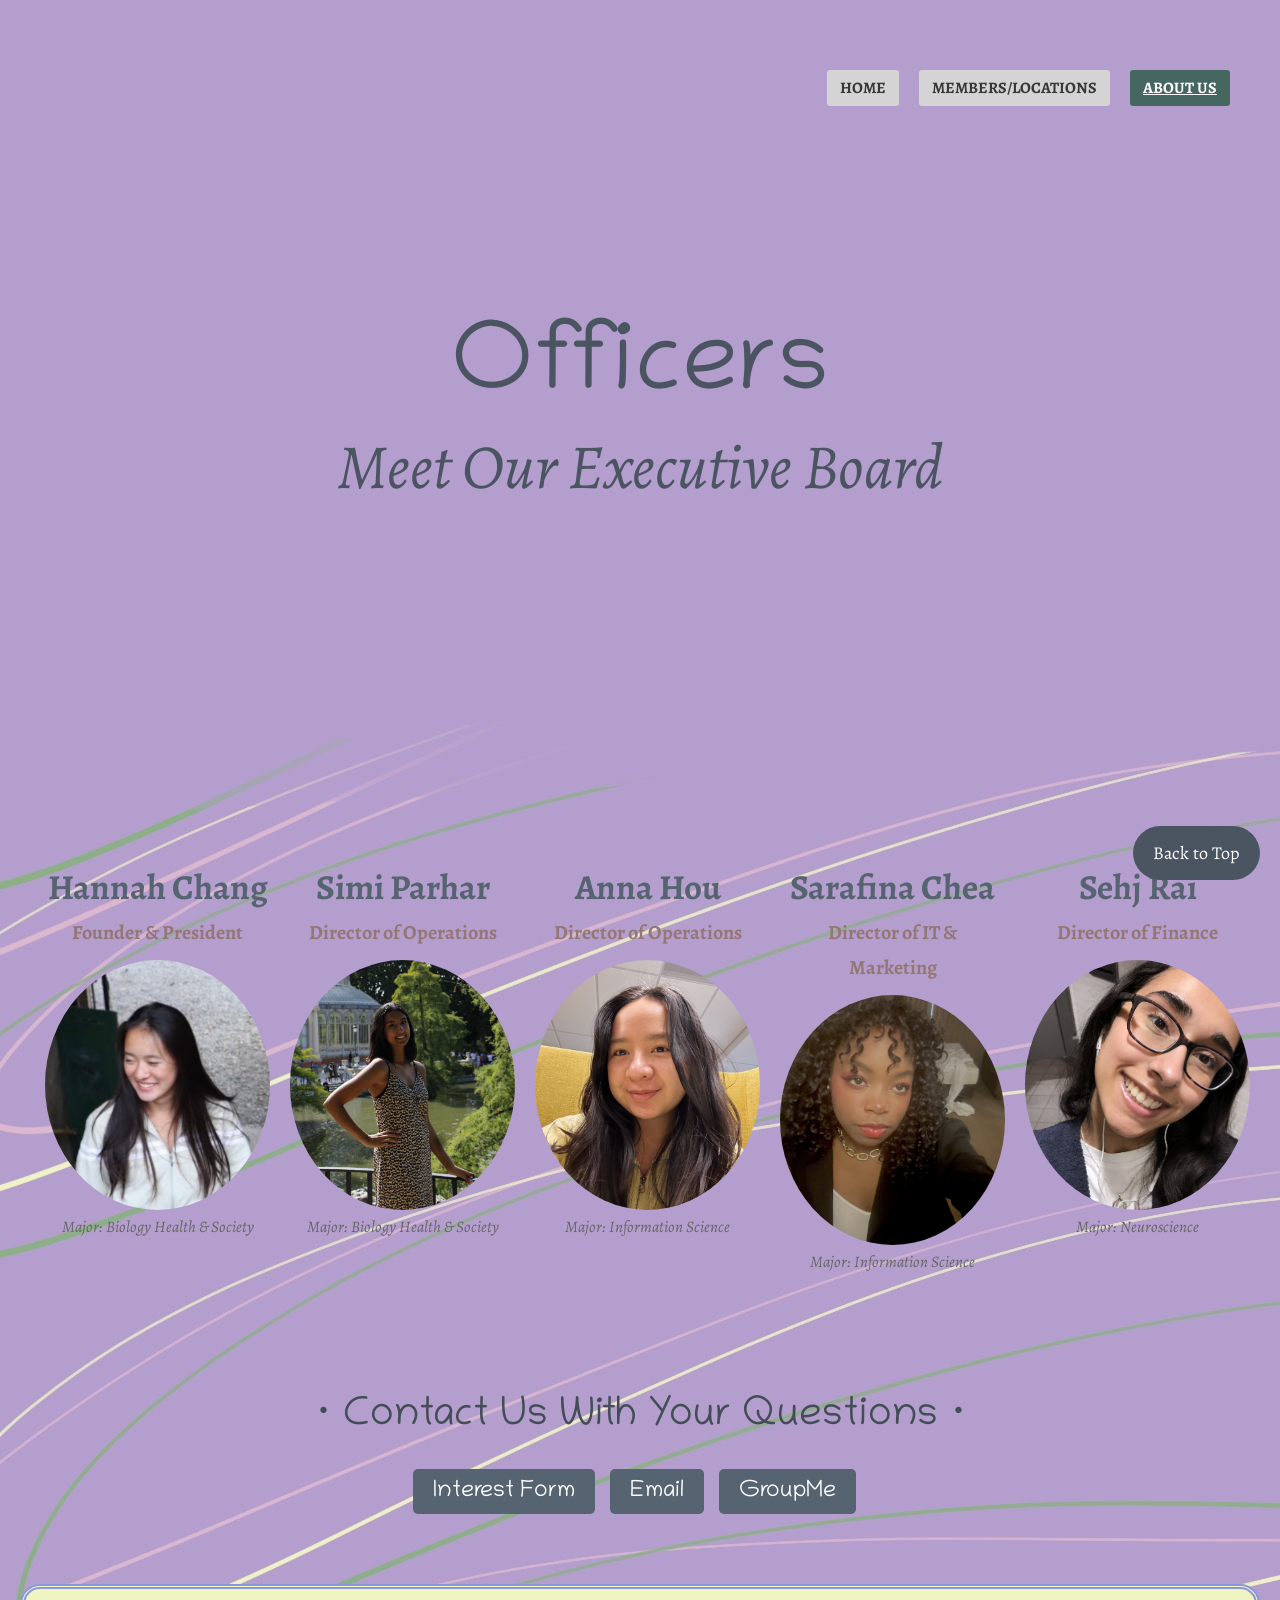
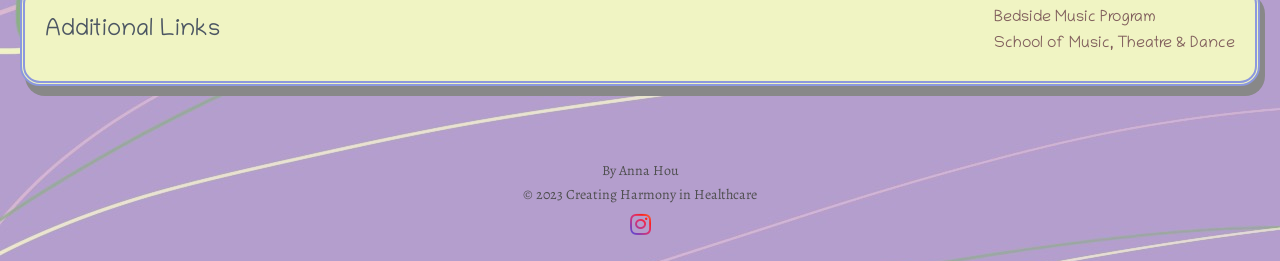
==== about.html @ f283cafb "Add files via upload" ====
<!DOCTYPE html>
<html lang="en">
<head>
    <meta charset="UTF-8">
    <meta name="viewport" content="width=device-width, initial-scale=1.0">
    <link rel="icon" type="image/x-icon" href="images/favicon-32x32.png">

    <link rel="stylesheet" href="css/reset.css">
    <link rel="stylesheet" href="css/style.css">
    <link href="https://fonts.googleapis.com/css?family=Kanit" rel="stylesheet">
    <link href="https://fonts.googleapis.com/css?family=Alegreya" rel="stylesheet">
    <link rel="stylesheet" href="https://cdnjs.cloudflare.com/ajax/libs/font-awesome/5.15.4/css/all.min.css">

    <title>Melodies of Care</title>

</head>

<body>
    <button onclick="topFunction()" id="backToTopBtn" title="Back to Top" tabindex="0">Back to Top</button>

    <a href="#main" id = "skip">Skip to Main Content</a>
    <nav class="navbar">
        <ul class="nav-links">
            <li><a href="index.html" class = "">Home</a></li>
            <li><a href="locations.html" class = "">Members/Locations</a></li>
            <li><a href="about.html" class = "active-page">About Us</a></li>

        </ul>
    </nav>

    <header>
        <div class = "header-content">
            <h1>Officers</h1>
            <h2>Meet Our Executive Board</h2> 
        </div>
    </header>

<main id = "main">
    <section class="exec-board">
        <div class= "exec-title">
            <h2>Additional Links</h2>
        </div>
        <div class="individual">
            <p class="name">
                Hannah Chang
            </p>
            <p class="position">
                Founder & President
            </p>
            <img src="./images/Hannah.jpg" alt="picture of Hannah" width="250" class="circle">
            <p class="fact"> Major: Biology Health & Society</p>
        </div>
        <div class="individual">
            <p class="name">
                Simi Parhar
            </p>
            <p class="position">
                Director of Operations
            </p>
            <img src="./images/Simi.jpg" alt="picture of Simi" width="250" class="circle">
            <p class="fact"> Major: Biology Health & Society</p>
        </div>
        <div class="individual">
            <p class="name">
                Anna Hou
            </p>
            <p class="position">
                Director of Operations
            </p>
            <img src="./images/Anna.jpg" alt="picture of Anna" width="250" class="circle">
            <p class="fact"> Major: Information Science </p>
        </div>
        <div class="individual">
            <p class="name">
                Sarafina Chea
            </p>
            <p class="position">
                Director of IT & Marketing
            </p>
            <img src="./images/Sarafina.jpg" alt="picture of Sarafina" width="250" class="circle">
            <p class="fact"> Major: Information Science </p>
        </div>
        <div class="individual">
            <p class="name">
                Sehj Rai
            </p>
            <p class="position">
                Director of Finance
            </p>
            <img src="./images/Sejh.jpg" alt="picture of Sehj" width="250" class="circle">
            <p class="fact">Major: Neuroscience</p>
        </div>
            <!-- Anna Hou -->
    </section>   
    
    <section class="contact">
        <div class="contact-title">
            <h3>・Contact Us With Your Questions・</h3>
        </div>
        <div class="links">
            <a href="https://docs.google.com/forms/d/e/1FAIpQLSdLUZx9wwG6Sg-GW2THia27xxnzx7fnNra2L3-8D3aUWtCh3w/viewform " target="_blank">Interest Form</a>
            <div class="dropdown">
                <button class="dropbtn">Email</button>
                <div class="dropdown-content">
                    <a href="mailto:melodiesofcare@gmail.com">melodiesofcare@gmail.com</a>
                </div>
            </div>
            <a href="https://web.groupme.com/join_group/97448089/85FpVCOv" target="_blank">GroupMe</a>
            


        </div>
    </section>
    <section class= "footer">
        <div class= "contact-title2">
            <h3>Additional Links</h3>
        </div>
        <div class="footer-links">
            <a href="https://www.michiganmedicine.org/community/arts-health/programs-services/patient-services/bedside-music-program" target="_blank">Bedside Music Program</a>
            <a href="https://smtd.umich.edu/" target="_blank">School of Music, Theatre & Dance</a>
        </div>
    </section>

    <footer>
        <div class="footer-content">
            <p>By Anna Hou</p>
            <p>© 2023 Creating Harmony in Healthcare</p>
        </div>
        <div class="social-media">
            <a href="https://www.instagram.com/melodies_of_care/" target="_blank" class="instagram-link" aria-label="Melodies of Care Instagram">
                <i class="fab fa-instagram"></i>
            </a>
        </div>  
    </footer>
</main>
<script>
    // Function to scroll to the top of the page
    function topFunction() {
        document.body.scrollTop = 0; // For Safari
        document.documentElement.scrollTop = 0; // For Chrome, Firefox, IE, and Opera
    }
</script>
</body>
</html>
---- css/style.css ----
#skip {
    position: absolute;
    left: -10000px;
    top: auto;
    width: 1px;
    height: 1px;
    overflow: hidden;
}
#skip:focus {
    position: static;
    top: 0px;
    box-shadow:0 0 3px 3px rgba(0, 213, 255, 0.7);
}
* {
    font-family: 'Alegreya';
}
body {
    background-image: url(../images/Untitled_Artwork.jpeg);
}
@font-face {
    font-family: 'chi';
    src: url('/Chilanka/Chilanka-Regular.ttf') format("truetype");
}


#backToTopBtn {
    position: fixed;
    bottom: 20px;
    right: 20px;
    font-size: 18px;
    border: none;
    background-color: #4B5562;
    color: white;
    cursor: pointer;
    padding: 15px 20px;
    border-radius: 50px;
    z-index: 9999;
}

#backToTopBtn:hover {
    background-color: #708090;
}

#backToTopBtn:focus {
    box-shadow: 0 0 3px 3px  #1C5673;; 
}
.navbar {
    padding: 0;
    background-color: #ddd;
}
.nav-links {
    display: flex;
    width: 100%;
    position: absolute;
    color: #383838;
}
.nav-links li {
    margin: 30px auto;
    background-color: #aea2a200;
    text-transform: uppercase;
    font-weight: bold;
    border-radius: 5px; 
    padding-top: 20px;
}

a.active-page {
    background: #466660;
    color: white;
    font-weight: bold;
    text-decoration: underline;
    padding: 7px 13px;
    border-radius: 3px;
}
.nav-links a:not(.active-page) {
    background-color: #d4d4d4; 
    color: #383838;
    padding: 7px 13px;
    border-radius: 3px;
    text-decoration: none;
}
.nav-links a:not(.active-page):hover,
.nav-links a:not(.active-page):focus {
    background-color: #b0b0b0; 
    color: white;
    text-decoration: underline;
}

/* header section */
header {
    width: 100vw;
    height: 90vh;
    display: flex;
    align-items: flex-end;
    justify-content: center;
}
.header-content {
    margin-bottom: 300px;
    color: #4B5562;
    text-align: center;
}
.header-content h1 {
    font-size: 11vmin;
    margin-top: 50px;
    font-family: 'chi';
}
.header-content h2 {
    font-size: 7vmin;
    font-style: italic;
}

/* about section */
.about-title {
    font-size: 40px;
    margin-left: 20px;
    margin-right: 11%;
    font-style: italic; 
    padding-bottom: 10px;
    text-align: center;
}
.about {
    padding-top: 40px;
    color: #434D56;
    position: relative;
}
.about p {
    font-size: 19px;
    margin-left: 40px;
    margin-right: 15%;
    padding-bottom: 40px;
    font-family: 'chi';
}
.violin {
    border-top-right-radius: 50px;
    width: 40vh;
    display: block; 
    
}
.violin-container {
    position: relative;
    display: inline-block;
}
.location-button {
    position: absolute;
    top: -30px;
    left: 13px; 
    color: white;
    padding: 10px 10px;
    border: none;
    border-radius: 60px;
    cursor: pointer;

}
.location-button-class {
    display: inline-block;
    padding: 10px 20px;
    background-color: #4B5562;
    color: white;
    text-decoration: none;
    border-radius: 5px;
    transition: background-color 0.3s;
    font-family: 'chi';
}
.location-button-class:hover {
    background-color: #708090;
    text-decoration: underline;
}

/* exec section */
.exec-title {
    display: none;
}
.exec-board {
    padding-top: 20px;
    padding-left: 15px;
    text-align: center;
    display: flex;
    flex-wrap: wrap;
    justify-content: center;
    align-items: flex-start;
}
.individual {
    text-align: center;
    margin: 10px;
}

.individual img {
    width: 250px; 
    height: 250px; 
    object-fit: cover;
    border-radius: 50%;
}
.name {
    font-size: 27px;
    line-height: 35px;
    font-weight: 700;
    color: #566370;
    margin-top: 10px;
}
.position {
    color: rgb(148, 118, 116);
    font-size: 22px;
    line-height: 35px;
    font-weight: 700;
}
.fact {
    font-style: italic;
    color: #666;
    font-size: 15px;
    padding-bottom: 30px;
}
.circle {
    border-radius: 40px;
    transition: box-shadow 0.3s ease-in-out; 
}
.circle:hover {
    box-shadow: 0 0 10px rgba(0, 0, 0, 0.3); /* Applying a subtle shadow on hover */
}

/* quotes section*/
.quote-title {
    display: none;
}
.quotes {
    border: 5px double #8c98de;   
    border-radius: 20px;          
    box-shadow: 5px 10px #888888;   
    padding: 20px;                 
    margin: 20px;                  
    display: flex;
    flex-direction: row;
    justify-content: space-between;
    align-items: center;
    background-color: #f0f4c3; 
    position: relative;
    transition: transform 0.3s ease-in-out;
    
}
.quotes:hover {
    transform: translateY(-5px); /* Move up 5px on hover */
}
.quotes p {
    font-size: 17px;
    line-height: 1.6;
    margin-bottom: 20px;
    margin-left: 20%;
    margin-right: 20%;
}
.quotes p:first-child {
    font-style: italic;
    margin-bottom: 30px;
    margin-left: 10%;
    margin-right: 10%;
}

/* contact section */
.contact {
    position: relative;
    padding: 50px 20px;
    text-align: center;
    
}
.contact-title h3{
    white-space: nowrap; 
    position: relative;
    animation: marquee 9s linear infinite; 
    font-size: 40px;
    color: #434D56;
    margin-bottom: 30px;
    font-family: 'chi';
}
.contact-description {
    font-size: 18px;
    line-height: 1.6;
    color: #434D56;
    margin-bottom: 15px;
    margin-right: 8%;
    margin-left: 8%;
    font-family: 'chi';
}
.links a,
.dropbtn {
    padding: 10px 20px;
    font-size: 16px;
    text-decoration: none;
    color: #fff;
    border-radius: 5px;
    cursor: pointer;
    margin-right: 12px;
}
.links a:hover {
    text-decoration: underline;
    background-color: #8a97a3;
}
.links a {
    background-color: #566370;
    font-family: 'chi';
}
.dropbtn {
    background-color: #566370;
    border: none;
    font-family: 'chi';
}
.dropdown {
    position: relative;
    display: inline-block;
}
.dropdown-content {
    display: none;
    position: absolute;
    background-color: #f9f9f9;
    box-shadow: 0px 8px 16px 0px rgba(0,0,0,0.2);
    border-radius: 5px;
    font-family: 'chi';
}
.dropdown-content a {
    display: block;
    padding: 9px 13px;
    text-decoration: none;
    color: white;
    margin-right: 0px;
}
.dropdown-content a:hover {
    background-color: #708090;
    text-decoration: underline;
}
.dropdown:hover .dropdown-content {
    display: block;
}
.dropdown:hover .dropbtn {
    background-color: #708090;
}

@keyframes marquee {
    0% {
        transform: translateX(100%);
    }
    100% {
        transform: translateX(-100%);
    }
}

/* footer section */
.footer {
    padding: 20px;
    border: 5px double #8c98de;   
    border-radius: 20px;          
    box-shadow: 5px 10px #888888;   
    padding: 20px;                 
    margin: 20px;                  
    display: flex;
    flex-direction: row;
    justify-content: space-between;
    align-items: center;
    background-color: #f0f4c3; 
    position: relative;
    transition: transform 0.3s ease-in-out;
    
}
.footer:hover {
    transform: translateY(-5px); /* Move up 5px on hover */
}
.contact-title2 h3 {
    font-size: 24px;
    margin-bottom: 10px;
    color:#4B5562;
    font-family: 'chi';
}
.footer-links a {
    display: block;
    text-decoration: none;
    color: rgb(129, 95, 93);
    margin-bottom: 8px;
    transition: color 0.3s ease;
    font-family: 'chi';
}
.footer-links a:hover {
    color: #708090;
    text-decoration: underline;
}

/* locations page */
/* membership section */
.flip-card-section {
    position: relative;
    display: flex;
    flex-direction: column;
    align-items: center;
    justify-content: center;
    height: 50vh;
}

.flip-card-title {
    position: absolute;
    top: -60px; /* Adjust this value to position the title */
    left: 50%;
    transform: translateX(-50%);
    font-size: 40px;
    color: #434D56;
    text-align: center;
    
}
.flip-card-title h2 {
    font-family: 'chi';
}
.flip-card {
    background-color: transparent;
    width: 300px;
    height: 300px;
    perspective: 1000px;
}
.flip-card-inner {
    position: relative;
    width: 100%;
    height: 100%;
    text-align: center;
    transition: transform 0.6s;
    transform-style: preserve-3d;
    box-shadow: 0 4px 8px 0 rgba(0,0,0,0.2);
}
.flip-card:hover .flip-card-inner {
    transform: rotateY(180deg);
}
.flip-card-front, .flip-card-back {
    position: absolute;
    width: 100%;
    height: 100%;
    -webkit-backface-visibility: hidden;
    backface-visibility: hidden;
}
.flip-card-front {
    background-color: #bbb;
    color: black;
}
.flip-card-front img {
    width: 300px;
    height: 500px;
}
.flip-card-back {
    background-color: #f0f4c3;
    color: #4B5562;
    transform: rotateY(180deg);
    display: flex;
    justify-content: center;
    align-items: center;
    flex-direction: column;
    padding: 20px;
    line-height: 1.6;
    font-size: 18px; 
}
.member-button-title {
    display: none;
}
.member-button {
    text-align: center;
    margin-bottom: 90px;
}
.about-us-button {
    display: inline-block;
    padding: 10px 20px;
    background-color: #4B5562;
    color: white;
    text-decoration: none;
    border-radius: 5px;
    transition: background-color 0.3s;
    font-family: 'chi';
}

.about-us-button:hover {
    background-color: #708090;
    text-decoration: underline;
}


/* volunteer section */
.volunteer-title {
    position: relative; 
    font-size: 40px;
    color: #434D56;
    margin-bottom: 30px;
    text-align: center;
}
.volunteer-title h2{
    font-family: 'chi';
}

.volunteer-title p {
    font-size: 18px;
    line-height: 1.6;
    color: #434D56;
    margin-bottom: 15px;
    margin-right: 8%;
    margin-left: 8%;
}
.volunteer-options {
    padding: 20px;
    border: 5px double #8c98de;   
    border-radius: 20px;          
    box-shadow: 5px 10px #888888;   
    padding: 20px;                 
    margin: 20px;                  
    display: flex;
    flex-direction: row;
    justify-content: space-between;
    align-items: center;
    background-color: #f0f4c3; 
    position: relative;
    transition: transform 0.3s ease-in-out;
}
.volunteer-options:hover {
    transform: translateY(-5px); /* Move up 5px on hover */
}

.volunteer-options div {
        margin-bottom: 20px; 
        padding: 15px; 
        /* border: 1px solid #ccc;  */
}
.volunteer-options h3 {
    font-size: 19px; 
    line-height: 1.4; 
    margin-bottom: 20px; 
    color: #434D56;
}
.volunteer-options h4 {
    font-size: 16px;
    line-height: 1.3; 
    color: rgb(129, 95, 93);
}

footer {
    padding: 20px;
    text-align: center;
    margin-top: 50px;
}

footer p {
    margin: 5px 0;
    font-size: 14px;
    color: #4F4F4F;
}

.social-media {
    text-align: center;
}
.instagram-link {
    display: inline-block;
    font-size: 24px; 
    background-image: linear-gradient(45deg, #405DE6, #5851DB, #833AB4, #C13584, #E1306C, #FD1D1D, #F56040, #FFC700);
    -webkit-background-clip: text;
    background-clip: text;
    color: transparent; 
}



/* tablet view */
@media only screen and (min-width: 600px) {
    /* navigation */
    .navbar {
        display: flex;
        justify-content: center; 
    }
    .nav-links {
        display: flex;
        justify-content: center;
        list-style: none; 
        padding: 40px;
    }
    .nav-links li {
        margin: 0 20px; 
    }
    /* about section */
    .about-title {
        padding-bottom: 10px;
        text-align: center;
        font-size: 50px;
        margin-left: 12%;
    }
    .about p {
        font-size: 20px;
        padding-bottom: 20px;
        text-align: center;
        margin-left: 13%;
    }
    .violin {
        width: 50%;
        border-radius: 15px;
    }
    .violin-container {
        display: flex;
        justify-content: center;
        align-items: center;
        flex-direction: column;
    }
    .location-button {
        position: static;
        top: 0;
        left: 0;
        margin-top: 20px;
        margin-left: auto;
        margin-right: auto;
    }
    /* quotes section */
    .quotes p {
        font-size: 22px;
        line-height: 1.6;
        margin-bottom: 20px;
        margin-left: 20%;
        margin-right: 20%;
    }
    .quotes p:first-child {
        font-style: italic;
        margin-bottom: 30px;
        margin-left: 10%;
        margin-right: 10%;
    }
    .flip-card-title {
        top: -20px; 
    }
    /* member button */
    .member-button {
        font-size: 23px;
    }
    /* volunteer section */
    .volunteer-title {
        font-size: 50px;
    }
    .volunteer-title p {
        font-size: 23px;
        line-height: 1.4;
    }
    .volunteer-options h3 {
        font-size: 25px; 
    }
    .volunteer-options h4 {
        font-size: 20px;
    }
    /* exec board section */
    .exec-board {
        display: grid;
        grid-template-columns: 1fr 1fr;
    }
    .name {
        font-size: 35px;
    }
    .position {
        font-size: 20px;
        padding: 10px;
    }
    .fact {
        font-size: 16px;
    }
    



}
/* desktop view */
@media only screen and (min-width: 1100px) {
    .nav-links {
        justify-content: flex-end;
    }
    .nav-links li {
        margin: 0; 
    }
    .nav-links a {
        display: block;
        margin: 10px;
    }
    .about-title {
        font-size: 53px;
        margin-left: 12%;
        margin: 40px;
    }
    .about p {
        font-size: 23px;
        margin-left: 13%;
        text-align: center;
        max-width: 60%; 
        margin: 0 auto;
        margin-bottom: 40px;
    }
    .violin {
        width: 40%;
        border-radius: 15px;
    }
    .location-button {
        margin: 30px;
        font-size: 25px;
        margin-top: 40px;
    }
    .quotes {
        max-width: 70%; 
        margin: 20px auto; 
    }
    .quotes p {
        font-size: 24px;
    }
    .contact-title h3 {
        animation: none;
    }
    .links a {
        font-size: 23px;
    }
    .dropbtn {
        font-size: 23px;
    }
    .contact-description {
        font-size: 20px;
    }
    .exec-board {
        display: grid;
        grid-template-columns: 1fr 1fr 1fr 1fr 1fr;
        margin: 20px;

    }
    .volunteer-options {
        margin-right: 15%;
        margin-left: 15%;
        align-items: center;
    }
}

/* reduced motion */
@media screen and (prefers-reduced-motion: reduce){
    .contact-title h3{
        animation: none;
    }

}
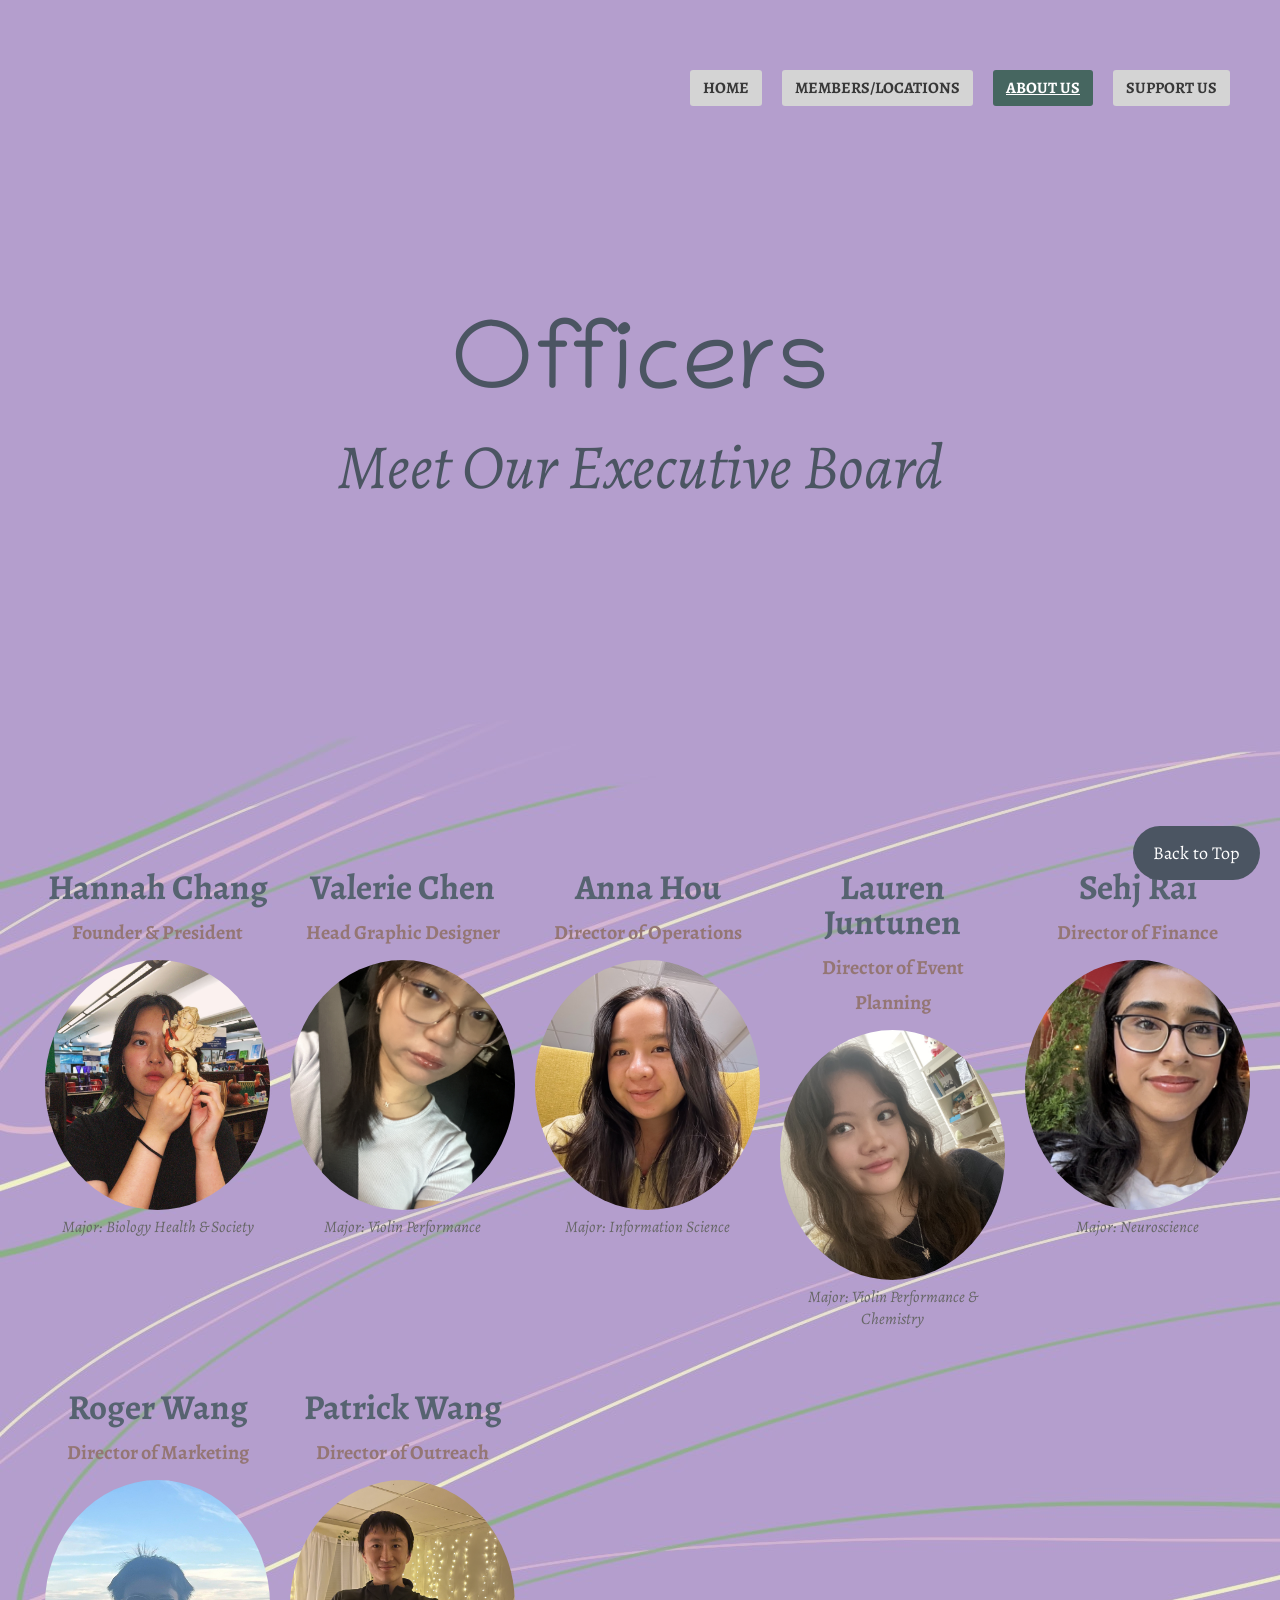
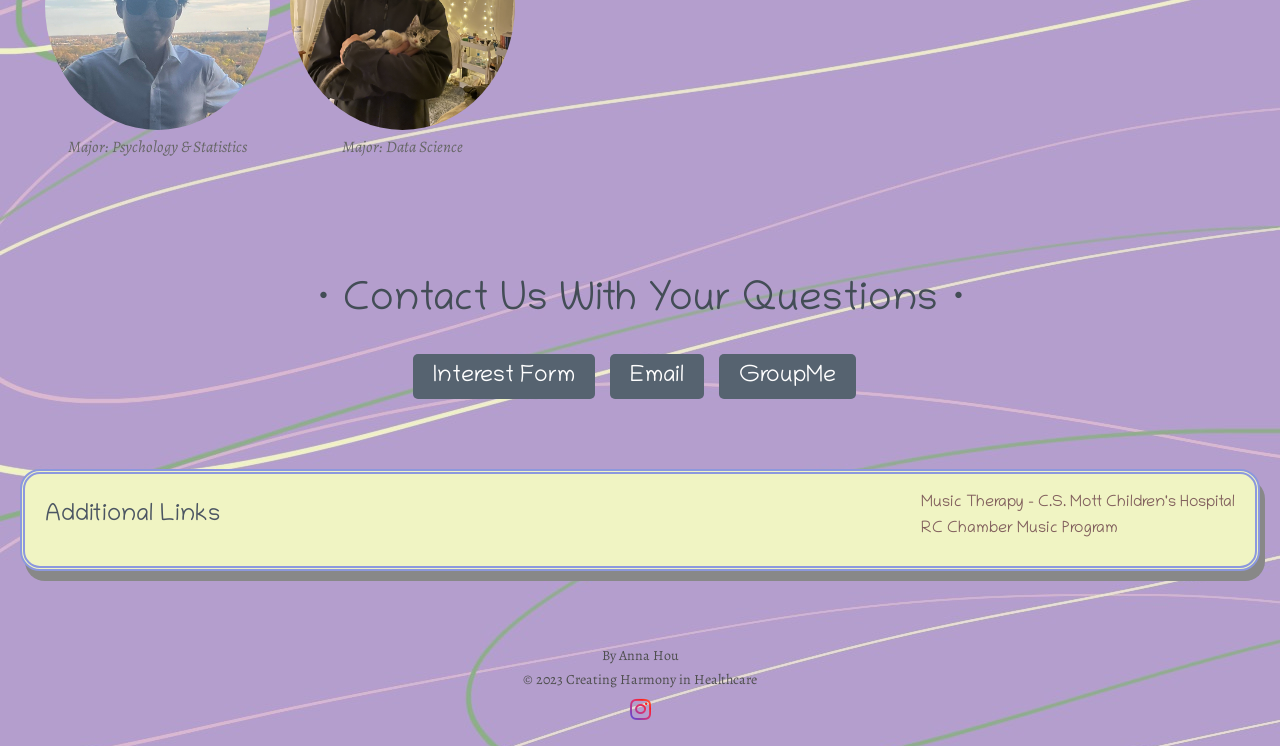
==== commit 0e7cfbf8: "Add files via upload add support us page and support us section on home page" ====
--- a/about.html
+++ b/about.html
@@ -24,7 +24,7 @@
             <li><a href="index.html" class = "">Home</a></li>
             <li><a href="locations.html" class = "">Members/Locations</a></li>
             <li><a href="about.html" class = "active-page">About Us</a></li>
-
+            <li><a href="crowdfunding.html" class="">Support Us</a></li>
         </ul>
     </nav>
 
@@ -47,18 +47,18 @@
             <p class="position">
                 Founder & President
             </p>
-            <img src="./images/Hannah.jpg" alt="picture of Hannah" width="250" class="circle">
+            <img src="./images/HannahChang.jpg" alt="picture of Hannah" width="250" class="circle">
             <p class="fact"> Major: Biology Health & Society</p>
         </div>
         <div class="individual">
             <p class="name">
-                Simi Parhar
+                Valerie Chen
             </p>
             <p class="position">
-                Director of Operations
+                Head Graphic Designer
             </p>
-            <img src="./images/Simi.jpg" alt="picture of Simi" width="250" class="circle">
-            <p class="fact"> Major: Biology Health & Society</p>
+            <img src="./images/ValerieChen.jpg" alt="picture of Simi" width="250" class="circle">
+            <p class="fact"> Major: Violin Performance</p>
         </div>
         <div class="individual">
             <p class="name">
@@ -72,13 +72,13 @@
         </div>
         <div class="individual">
             <p class="name">
-                Sarafina Chea
+                Lauren Juntunen
             </p>
             <p class="position">
-                Director of IT & Marketing
+                Director of Event Planning
             </p>
-            <img src="./images/Sarafina.jpg" alt="picture of Sarafina" width="250" class="circle">
-            <p class="fact"> Major: Information Science </p>
+            <img src="./images/LaurenJuntunen.jpg" alt="picture of Sarafina" width="250" class="circle">
+            <p class="fact"> Major: Violin Performance & Chemistry </p>
         </div>
         <div class="individual">
             <p class="name">
@@ -87,8 +87,28 @@
             <p class="position">
                 Director of Finance
             </p>
-            <img src="./images/Sejh.jpg" alt="picture of Sehj" width="250" class="circle">
+            <img src="./images/SehjRai.jpg" alt="picture of Sehj" width="250" class="circle">
             <p class="fact">Major: Neuroscience</p>
+        </div>
+        <div class="individual">
+            <p class="name">
+                Roger Wang
+            </p>
+            <p class="position">
+                Director of Marketing
+            </p>
+            <img src="./images/RogerWang.jpg" alt="picture of Sehj" width="250" class="circle">
+            <p class="fact">Major: Psychology & Statistics</p>
+        </div>
+        <div class="individual">
+            <p class="name">
+                Patrick Wang
+            </p>
+            <p class="position">
+                Director of Outreach
+            </p>
+            <img src="./images/PatrickWang.jpg" alt="picture of Sehj" width="250" class="circle">
+            <p class="fact">Major: Data Science</p>
         </div>
             <!-- Anna Hou -->
     </section>   
@@ -116,8 +136,8 @@
             <h3>Additional Links</h3>
         </div>
         <div class="footer-links">
-            <a href="https://www.michiganmedicine.org/community/arts-health/programs-services/patient-services/bedside-music-program" target="_blank">Bedside Music Program</a>
-            <a href="https://smtd.umich.edu/" target="_blank">School of Music, Theatre & Dance</a>
+            <a href="https://www.mottchildren.org/mott-support-services/cfl-music-therapy" target="_blank">Music Therapy - C.S. Mott Children's Hospital</a>
+            <a href="https://lsa.umich.edu/rc/curriculum/music-program.html" target="_blank">RC Chamber Music Program</a>
         </div>
     </section>
 
--- a/css/style.css
+++ b/css/style.css
@@ -110,7 +110,7 @@
 
 /* about section */
 .about-title {
-    font-size: 40px;
+    font-size:0px;
     margin-left: 20px;
     margin-right: 11%;
     font-style: italic; 
@@ -163,6 +163,45 @@
 .location-button-class:hover {
     background-color: #708090;
     text-decoration: underline;
+}
+
+.support {
+    text-align: center;
+    padding: 50px;
+}
+
+.support-content h2 {
+    font-size: 40px;
+    color: #434D56;
+    font-weight: bold;
+    font-family: 'chi';
+}
+
+.support-content p {
+    font-size: 18px;
+    color: #4B5562;
+    margin-top: 30px;
+    margin-bottom: 30px;
+    font-size: 19px;
+    font-family: 'chi';
+
+}
+
+.donate-button {
+    display: inline-block;
+    padding: 10px 20px;
+    background-color: #d9534f;
+    color: white;
+    text-decoration: none;
+    border-radius: 5px;
+    transition: background-color 0.3s;
+    font-family: 'chi';
+    font-weight: bold;
+
+}
+
+.donate-button:hover {
+    background-color: #c9302c;
 }
 
 /* exec section */
@@ -378,6 +417,66 @@
     text-decoration: underline;
 }
 
+
+/*support us page*/
+.support-page {
+    padding-top: 40px;
+    color: #434D56;
+    text-align: center;
+    max-width: 800px;
+    margin: 0 auto;
+    font-family: 'chi';
+}
+.support-page-title {
+    font-size: 50px;
+    font-style: italic;
+    text-align: center;
+    margin: 0 auto 30px;
+    padding-bottom: 20px;
+    color: #2c3e50;
+}
+.support-page p {
+    font-family: 'chi';
+    font-size: 23px;
+    margin: 0 10%;
+    padding-bottom: 40px;
+    color: #34495e;
+}
+.support-page-donate-button {
+    margin-top: 30px;
+}
+.donate-now-btn {
+    background-color: #566370;
+    color: white;
+    font-size: 18px;
+    padding: 12px 30px;
+    text-decoration: none;
+    border-radius: 5px;
+    transition: background-color 0.3s;
+}
+.donate-now-btn:hover {
+    background-color: #8a97a3;
+}
+.impact-section {
+    margin-top: 50px;
+}
+.impact-section h3 {
+    font-size: 45px;
+    font-style: italic;
+    text-align: center;
+    margin: 0 auto 30px;
+    padding-bottom: 10px;
+    color: #2c3e50;
+}
+.impact-section p {
+    font-family: 'chi';
+    font-size: 23px;
+    margin: 0 10%;
+    padding-bottom: 40px;
+    color: #34495e;
+}
+
+
 /* locations page */
 /* membership section */
 .flip-card-section {
@@ -726,5 +825,8 @@
     .contact-title h3{
         animation: none;
     }
-
-}+}
+
+
+
+
